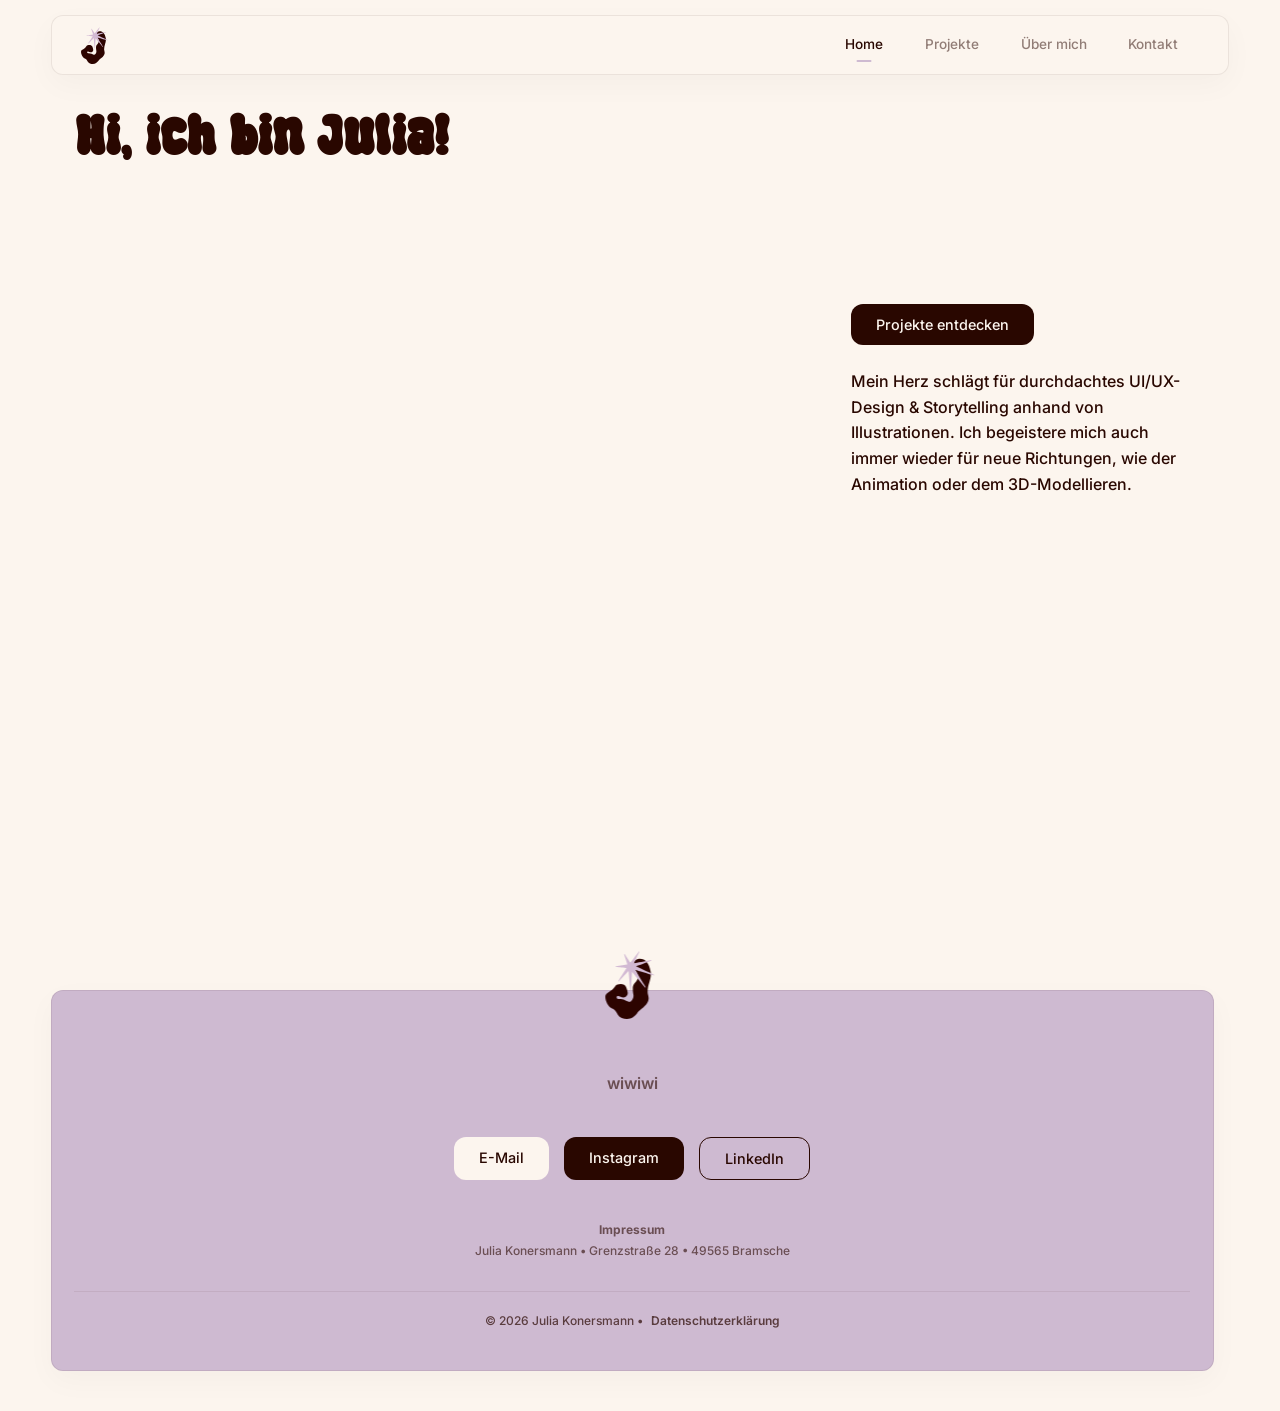
==== index.html @ 95a74a12 "first version portfolio" ====
<!DOCTYPE html>
<html lang="en">

<head>
    <meta charset="UTF-8">
    <meta name="viewport" content="width=device-width, initial-scale=1.0">
    <title>Portfolio von Julia</title>
    <link rel="icon" type="image/svg+xml" href="images/logo.svg">
    <link href="https://cdn.jsdelivr.net/npm/bootstrap@5.3.3/dist/css/bootstrap.min.css" rel="stylesheet">
    <link rel="stylesheet" href="css/styles.css">
</head>

<body>

    <!-- NAVBAR -->
    <nav class="navbar navbar-expand-lg fixed-top">
        <div class="container-fluid">
            <a class="navbar-brand" href="index.html">
                <img src="images/logo.svg" height="50" alt="Logo">
            </a>

            <button class="navbar-toggler" type="button" data-bs-toggle="collapse" data-bs-target="#navmenu">
                <span class="navbar-toggler-icon"></span>
            </button>

            <div class="collapse navbar-collapse" id="navmenu">
                <ul class="navbar-nav ms-auto">
                    <li class="nav-item"><a class="nav-link active" href="index.html">Home</a></li>
                    <li class="nav-item"><a class="nav-link" href="projects.html">Projekte</a></li>
                    <li class="nav-item"><a class="nav-link" href="about.html">Über mich</a></li>
                    <li class="nav-item"><a class="nav-link" href="contact.html">Kontakt</a></li>
                </ul>
            </div>
        </div>
    </nav>

    <!-- HERO SECTION -->
    <section class="hero-vertical-layout">
        <div class="container py-5 mt-4">
            
            <div class="row">
                <div class="col-12">
                    <div class="slide-in-left">
                        <h1 class="display-4 mb-0">Hi, ich bin Julia!</h1>
                    </div>
                </div>
            </div>
    
            <div class="row align-items-end g-5">
                
                <div class="col-lg-8">
                    <div class="video-hero-wrapper-tight">
                        <video autoplay loop muted playsinline class="hero-video-contain">
                            <source src="images/desk.mp4" type="video/mp4">
                        </video>
                    </div>
                </div>
    
                <div class="col-lg-4">
                    <div class="slide-in-right-delayed d-flex flex-column align-items-start">
                        
                        <a href="projects.html" class="stamp-btn stamp-dark mb-4">
                            Projekte entdecken
                        </a>
    
                        <p class="lead"> 
                            Mein Herz schlägt für durchdachtes UI/UX-Design & Storytelling anhand von Illustrationen.
                            Ich begeistere mich auch immer wieder für neue Richtungen, wie der Animation oder dem 3D-Modellieren.
                        </p>
                    </div>
                </div>
    
            </div>
    
        </div>
    </section>

    <footer class="site-footer">
        <div class="container text-center">
            <div class="footer-logo-wrapper">
                <img src="images/logo.svg" class="footer-logo" alt="Logo">
            </div>
            <p class="footer-tagline">wiwiwi</p>

            <div class="footer-stamps justify-content-center">
                <a href="#" class="stamp-btn stamp-beige">E-Mail</a>
                <a href="#" class="stamp-btn stamp-dark">Instagram</a>
                <a href="#" class="stamp-btn stamp-outline">LinkedIn</a>
            </div>

            <div class="footer-mini-impressum">
                <p><strong>Impressum</strong></p>
                <p>Julia Konersmann • Grenzstraße 28 • 49565 Bramsche</p>
            </div>

            <div class="footer-info-bar">
                <div class="footer-copyright w-100">
                    © 2026 Julia Konersmann • <a href="datenschutz.html">Datenschutzerklärung</a>
                </div>
            </div>
        </div>
    </footer>

    
    <script src="https://cdn.jsdelivr.net/npm/bootstrap@5.3.3/dist/js/bootstrap.bundle.min.js"></script>
</body>

</html>
---- css/styles.css ----
/* ==========================================================================
   1. FONTS & UTILITIES
   ========================================================================== */

@font-face {
    font-family: 'Inter';
    src: url("../fonts/Inter/Inter-VariableFont_opsz\,wght.ttf");
    font-display: swap;
}

@font-face {
    font-family: 'Super Fashion';
    src: url("../fonts/SuperFashion.ttf");
    font-display: swap;
}

/* Hilfsklasse für bündige Bilder ohne Verzerrung */
.object-fit-cover {
    object-fit: cover;
}


/* ==========================================================================
   2. BASE & RESET
   ========================================================================== */

html {
    overflow-y: scroll;
    overflow-x: hidden;
    scrollbar-gutter: stable;
}

/* Page Layout: Footer bleibt unten, Grundeinstellungen */
body {
    margin: 0;
    padding: 0;
    padding-top: 30px;
    font-family: 'Inter', sans-serif;
    background-color: #FCF5EE;
    color: #290700;
    font-weight: 500;
    min-height: 100vh;
    display: flex;
    flex-direction: column;
}


/* ==========================================================================
   3. TYPOGRAFIE
   ========================================================================== */

/* Haupt-Überschriften in Super Fashion */
h1,
h2,
.display-3,
.display-4,
.hero-title,
.about-hero h1,
.contact-hero h1,
.projects-header h1 {
    font-family: 'Super Fashion', sans-serif;
    font-weight: 700;
    text-transform: none;
    margin-bottom: 1.5rem;
}

.about-hero h1,
.contact-hero h1,
.projects-header h1 {
    font-size: 3.5rem;
}

.hero-title {
    font-size: 4rem;
}

.hero-subtitle {
    margin-top: 1rem;
}

/* Zwischenüberschriften in Inter */
h3,
h4,
.card-title {
    font-family: 'Inter', sans-serif;
    font-weight: 700;
    margin-top: 1.5rem;
    /* Schön dicker Kontrast */
}

/* Fließtext-Optimierung */
p,
.nav-link {
    font-weight: 500;
    /* Medium statt Regular für den "Bold-Look" */
    line-height: 1.6;
}

/* Lead & Beschreibungen */
.lead,
.section-description {
    font-size: 1rem;
    font-weight: 500;
    line-height: 1.6;
    color: #290700;
    margin-bottom: 1rem;
}

/* Spezielles Styling für den Instagram-Link im Text */
.insta-link {
    color: #290700;
    text-decoration: none;
    font-weight: 700;
    border-bottom: 2px solid #CEBAD1;
    /* Ein dezenter lila Unterstrich */
    transition: all 0.3s ease;
}


/* ==========================================================================
   4. NAVBAR
   ========================================================================== */

/* Schlanke, schwebende Pille (Clean) */
.navbar {
    padding-top: 15px;
    background: none !important;
}

.navbar .container-fluid {
    max-width: 92%;
    background-color: #FCF5EE;
    backdrop-filter: blur(20px);
    -webkit-backdrop-filter: blur(20px);
    border-radius: 12px;
    padding: 0.3rem 1.8rem;
    border: 1px solid rgba(41, 7, 0, 0.08);
    box-shadow: 0 10px 30px rgba(0, 0, 0, 0.03);
}

/* Nav-Links */
.navbar-nav .nav-link {
    font-size: 0.85rem;
    color: #290700 !important;
    opacity: 0.5;
    margin: 0 0.8rem;
    position: relative;
    transition: opacity 0.3s ease;
}

/* Underline Effekt */
.navbar-nav .nav-link::after {
    content: '';
    position: absolute;
    bottom: 2px;
    left: 50%;
    width: 0;
    height: 2px;
    background-color: #CEBAD1;
    transition: all 0.3s ease;
    transform: translateX(-50%);
    border-radius: 10px;
}

.navbar .nav-link:hover::after,
.navbar .nav-link.active::after {
    width: 15px;
}

.navbar .nav-link:hover,
.navbar .nav-link.active {
    opacity: 1;
}

/* Logo Navbar */
.navbar-brand img {
    height: 38px;
    width: auto;
    transition: transform 0.4s cubic-bezier(0.175, 0.885, 0.32, 1.275);
}

.navbar-brand:hover img {
    transform: scale(1.1) rotate(-5deg);
}

/* Mobile Navbar Optimierung */
@media (max-width: 991px) {
    .navbar-toggler {
        border: none;
    }

    .navbar-toggler:focus {
        box-shadow: none;
    }

    .navbar-nav {
        margin-top: 10px;
    }

    .navbar-nav .nav-link {
        text-align: left;
    }

    .navbar-nav .nav-link::after {
        left: 0;
        transform: none;
        /* Hebt das translateX auf */
    }
}


/* ==========================================================================
   5. LAYOUT SECTIONS (Hero & Layouts)
   ========================================================================== */

/* Standard Hero / Full Screen Section */
.hero,
.about-hero,
.contact-hero {
    min-height: 100vh;
    padding-top: 100px;
    display: flex;
    justify-content: center;
    align-items: center;
    margin: 0;
    padding: 0;
}

.hero .container,
.about-hero .container,
.contact-hero .container {
    width: 100%;
    max-width: 1200px;
    padding: 0 20px;
    text-align: center;
}

.hero-animation {
    width: 60%;
    max-width: 60%;
    margin-top: 2rem;
}

/* Hero Video-Text-Side-By-Side */
.hero-vertical-layout {
    min-height: 100vh;
    background-color: #FCF5EE;
    display: flex;
    flex-direction: column;
}

.hero-video-contain {
    width: 100%;
    height: auto;
    max-height: 70vh;
    object-fit: contain;
    border-radius: 20px;
    display: block;
}

.slide-in-right-delayed {
    padding-bottom: 20px;
    /* Richtet den Block optisch an der Videounterkante aus */
}

@media (max-width: 991px) {
    .hero-video-contain {
        max-height: 45vh;
        margin-bottom: 2rem;
    }

    .slide-in-right-delayed {
        padding-bottom: 0;
    }
}


/* ==========================================================================
   6. COMPONENTS (Cards, Badges, Carousel)
   ========================================================================== */

/* --- Project Cards (Standard) --- */
.project-card {
    height: 100%;
    display: flex;
    flex-direction: column;
    background-color: #CEBAD1;
    color: #290700;
    transition: transform 0.3s ease;
    border: none;
    box-shadow: 0 10px 30px rgba(0, 0, 0, 0.05);
    overflow: hidden;
    position: relative;
    border-radius: 12px;
}

.project-card:hover {
    transform: translateY(-10px);
}

.card-image-wrapper {
    position: relative;
    width: 100%;
    padding-top: 0;
    overflow: hidden;
}

.card-image-wrapper img {
    position: absolute;
    top: 0;
    left: 0;
    width: 100%;
    height: 100%;
    object-fit: cover;
    transition: opacity 0.5s ease-in-out;
}

.image-final {
    z-index: 2;
    opacity: 1;
}

.image-sketch {
    z-index: 1;
}

.project-card:hover .image-final {
    opacity: 0;
}

.stretched-link::after {
    position: absolute;
    top: 0;
    right: 0;
    bottom: 0;
    left: 0;
    z-index: 10;
    content: "";
}

/* --- Badges --- */
.tool-badge,
.study-badge {
    font-size: 0.95rem;
    font-weight: 500;
    padding: 0.6em 1.2em;
    margin: 0.3rem;
    display: inline-block;
    border-radius: 12px;
    border: 1px solid rgba(0, 0, 0, 0.05);
    box-shadow: 0 2px 8px rgba(0, 0, 0, 0.04);
    text-decoration: none;
}

.tool-badge {
    background-color: #CEBAD1;
    color: #290700;
}

.study-badge {
    background-color: #290700;
    color: #FCF5EE;
}

/* --- Compact Project Layout --- */
.project-detail-layout {
    background-color: #FCF5EE;
    min-height: 100vh;
}

.video-container-compact {
    max-width: 100%;
    border-radius: 20px;
    overflow: hidden;
    box-shadow: 0 10px 30px rgba(0, 0, 0, 0.05);
}

.process-side-img {
    transition: transform 0.3s ease;
}

.process-side-img img {
    display: block;
}

/* --- Carousel --- */
.carousel-fixed-height {
    height: 550px;
}

.carousel-indicators [data-bs-target] {
    width: 10px;
    height: 10px;
    border-radius: 50%;
    background-color: #fff;
    border: 1px solid rgba(0, 0, 0, 0.2);
    margin: 0 4px;
}

.carousel-control-prev,
.carousel-control-next {
    width: 10%;
    /* Schmalere Klickbereiche */
}

#designCarousel .carousel-inner {
    height: 100%;
    background-image: url("../images/readingBackground.png");
    background-size: cover;
    background-position: center;
    background-repeat: no-repeat;
    background-color: transparent;
}

.carousel-item img {
    height: 100% !important;
    object-fit: cover;
}

#carouselTextDisplay {
    transition: opacity 0.3s ease-in-out;
    min-height: 80px;
}

/* Carousel & Side Images Mobile Optimierung */
@media (max-width: 991.98px)
{
    .col-lg-5 .carousel-fixed-height {
        height: auto !important;;
    }

    .process-side-img {
        height: 350px !important;
        width: 100%;
    }

    #designCarousel {
        height: 350px !important;
        margin-bottom: 10px;
    }

    .process-side-img {
        height: 250px;
    }
}


/* ==========================================================================
   7. BENTO BOX GRID SYSTEM
   ========================================================================== */

.bento-grid {
    display: grid;
    grid-template-columns: repeat(4, 1fr);
    grid-auto-rows: 280px;
    gap: 1.5rem;
    grid-auto-flow: dense;
}

.bento-item .project-card {
    height: 100%;
    display: flex;
    flex-direction: column;
}

/* Slim Text Boxes */
.bento-item .card-body {
    flex: 0 0 75px !important;
    padding: 8px 15px !important;
    display: flex;
    flex-direction: column;
    justify-content: center;
    background-color: #CEBAD1;
    overflow: hidden;
}

.bento-item .card-title {
    font-family: 'Inter', sans-serif;
    font-weight: 700;
    font-size: 0.95rem;
    color: #290700;
    margin: 0 !important;
    line-height: 1.2;
}

.bento-item .card-text {
    font-family: 'Inter', sans-serif;
    font-size: 0.85rem !important;
    font-weight: 500 !important;
    line-height: 1.2 !important;
    color: #290700 !important;
    margin: 0 !important;
    white-space: nowrap;
    overflow: hidden;
    text-overflow: ellipsis;
}

.bento-item .card-image-wrapper {
    padding-top: 0 !important;
    flex-grow: 1;
    position: relative;
    width: 100%;
}

.bento-item .card-image-wrapper img {
    position: absolute;
    top: 0;
    left: 0;
    width: 100%;
    height: 100%;
    object-fit: cover;
}

/* Bento Größen */
.bento-large {
    grid-column: span 2;
    grid-row: span 2;
}

.bento-wide {
    grid-column: span 2;
    grid-row: span 1;
}

.bento-tall {
    grid-column: span 1;
    grid-row: span 2;
}

/* Doodle Boxen */
/* Bento Pattern Boxen (ersetzt die Doodle Boxen) */
.bento-pattern {
    background-color: transparent;
    /* Dein neues, großes Bild */
    background-image: url('../images/doodlesHUGE.png');
    
    /* FIXIERT das Bild am Viewport (das Fenster-Gefühl) */
    background-attachment: fixed;
    
    /* SORGT DAFÜR, dass das Bild den kompletten Hintergrund ausfüllt */
    background-size: cover; 
    
    /* KEINE WIEDERHOLUNG */
    background-repeat: no-repeat;
    
    /* Positionierung */
    background-position: center center;

    border-radius: 12px;
    border: none !important;
}

/* Pixel-Art Schärfe-Einstellungen */ 
.pixel-art-img {
    image-rendering: pixelated;     /* Scharfe Kanten für Chrome, Edge, Safari */
    image-rendering: crisp-edges;    /* Scharfe Kanten für Firefox */
}

/* Bento Responsive (Tablet & Handy) */
@media (max-width: 991px) {
    .bento-grid {
        grid-template-columns: repeat(2, 1fr);
        grid-auto-rows: 250px;
        gap: 1rem;
    }

    .bento-wide {
        grid-column: span 2;
    }
}

@media (max-width: 767px) {
    .bento-grid {
        grid-template-columns: 1fr;
        grid-auto-rows: auto;
        gap: 1.5rem;
    }

    .bento-large,
    .bento-wide,
    .bento-tall {
        grid-column: span 1 !important;
        grid-row: auto !important;
    }

    .bento-item {
        height: 400px;
    }

    .bento-item .project-card {
        height: 100%;
        display: flex;
        flex-direction: column;
    }

    .bento-item .card-image-wrapper {
        flex: 1;
        min-height: 325px;
        position: relative;
    }

    .bento-item .card-body {
        flex: 0 0 75px !important;
    }

    .bento-doodle {
        height: 200px !important;
        min-height: 200px;
    }
}


/* ==========================================================================
   8. FOOTER
   ========================================================================== */

.site-footer {
    width: 92%;
    margin: 60px auto 40px auto;
    background-color: #CEBAD1;
    padding: 80px 0 40px;
    color: #290700;
    border-radius: 12px;
    border: 1px solid rgba(41, 7, 0, 0.08);
    box-shadow: 0 10px 30px rgba(0, 0, 0, 0.03);
    position: relative;
    display: block;
}

/* Footer Logo Wrapper (mit Perspektive für Rendering) */
.footer-logo-wrapper {
    position: absolute;
    top: 0;
    left: 50%;
    transform: translate(-50%, -60%);
    z-index: 10;
}

.footer-logo {
    height: 70px;
    width: auto;
    transition: transform 0.4s cubic-bezier(0.175, 0.885, 0.32, 1.275), filter 0s;
    will-change: transform;
}

.footer-logo:hover {
    transform: scale(1.1) rotate(-5deg);
}

.footer-tagline {
    font-weight: 600;
    opacity: 0.6;
    margin-bottom: 40px;
}

.footer-stamps {
    display: flex;
    justify-content: center;
    gap: 15px;
    /* Duplikat aufgelöst */
    margin-bottom: 40px;
}

.stamp-btn {
    padding: 10px 25px;
    font-weight: 500;
    text-decoration: none;
    font-size: 0.9rem;
    transition: transform 0.3s ease;
    border-radius: 12px;
}

.stamp-btn:hover {
    transform: translateY(-3px);
}

.stamp-beige {
    background-color: #FCF5EE;
    color: #290700;
}

.stamp-dark {
    background-color: #290700;
    color: #FCF5EE;
}

.stamp-outline {
    border: 1.5px solid #290700;
    color: #290700;
}

.footer-mini-impressum {
    font-size: 0.75rem;
    opacity: 0.6;
    margin-bottom: 30px;
    line-height: 1.4;
}

.footer-mini-impressum p {
    margin-bottom: 2px;
}

.footer-address p {
    font-size: 0.9rem;
    margin-bottom: 0;
    font-weight: 500;
}

.footer-address a:hover {
    opacity: 1 !important;
}

.footer-info-bar {
    border-top: 1px solid rgba(41, 7, 0, 0.1);
    padding-top: 20px;
    font-size: 0.75rem;
    opacity: 0.7;
    display: flex;
    justify-content: center;
}

.footer-info-bar a,
.footer-legal a {
    color: #290700;
    text-decoration: none;
    font-weight: 600;
}

.footer-info-bar a {
    margin-left: 5px;
}

.footer-legal a {
    margin-left: 15px;
}

.footer-info-bar a:hover {
    text-decoration: underline;
}

.status-dot {
    width: 8px;
    height: 8px;
    background-color: #28a745;
    border-radius: 50%;
    display: inline-block;
    margin-right: 5px;
    animation: pulse 2s infinite;
}


/* ==========================================================================
   9. ANIMATIONS & KEYFRAMES
   ========================================================================== */

.slide-in-left {
    animation: slideInLeft 1.2s cubic-bezier(0.16, 1, 0.3, 1) 0.2s both;
}

.slide-in-right-delayed {
    animation: slideInRight 1.2s cubic-bezier(0.16, 1, 0.3, 1) 0.8s both;
}

@keyframes slideInLeft {
    0% {
        transform: translateX(-30px);
        opacity: 0;
    }

    100% {
        transform: translateX(0);
        opacity: 1;
    }
}

@keyframes slideInRight {
    0% {
        transform: translateX(30px);
        opacity: 0;
    }

    100% {
        transform: translateX(0);
        opacity: 1;
    }
}

@keyframes pulse {
    0% {
        transform: scale(0.95);
        box-shadow: 0 0 0 0 rgba(40, 167, 69, 0.5);
    }

    70% {
        transform: scale(1);
        box-shadow: 0 0 0 5px rgba(40, 167, 69, 0);
    }

    100% {
        transform: scale(0.95);
        box-shadow: 0 0 0 0 rgba(40, 167, 69, 0);
    }
}
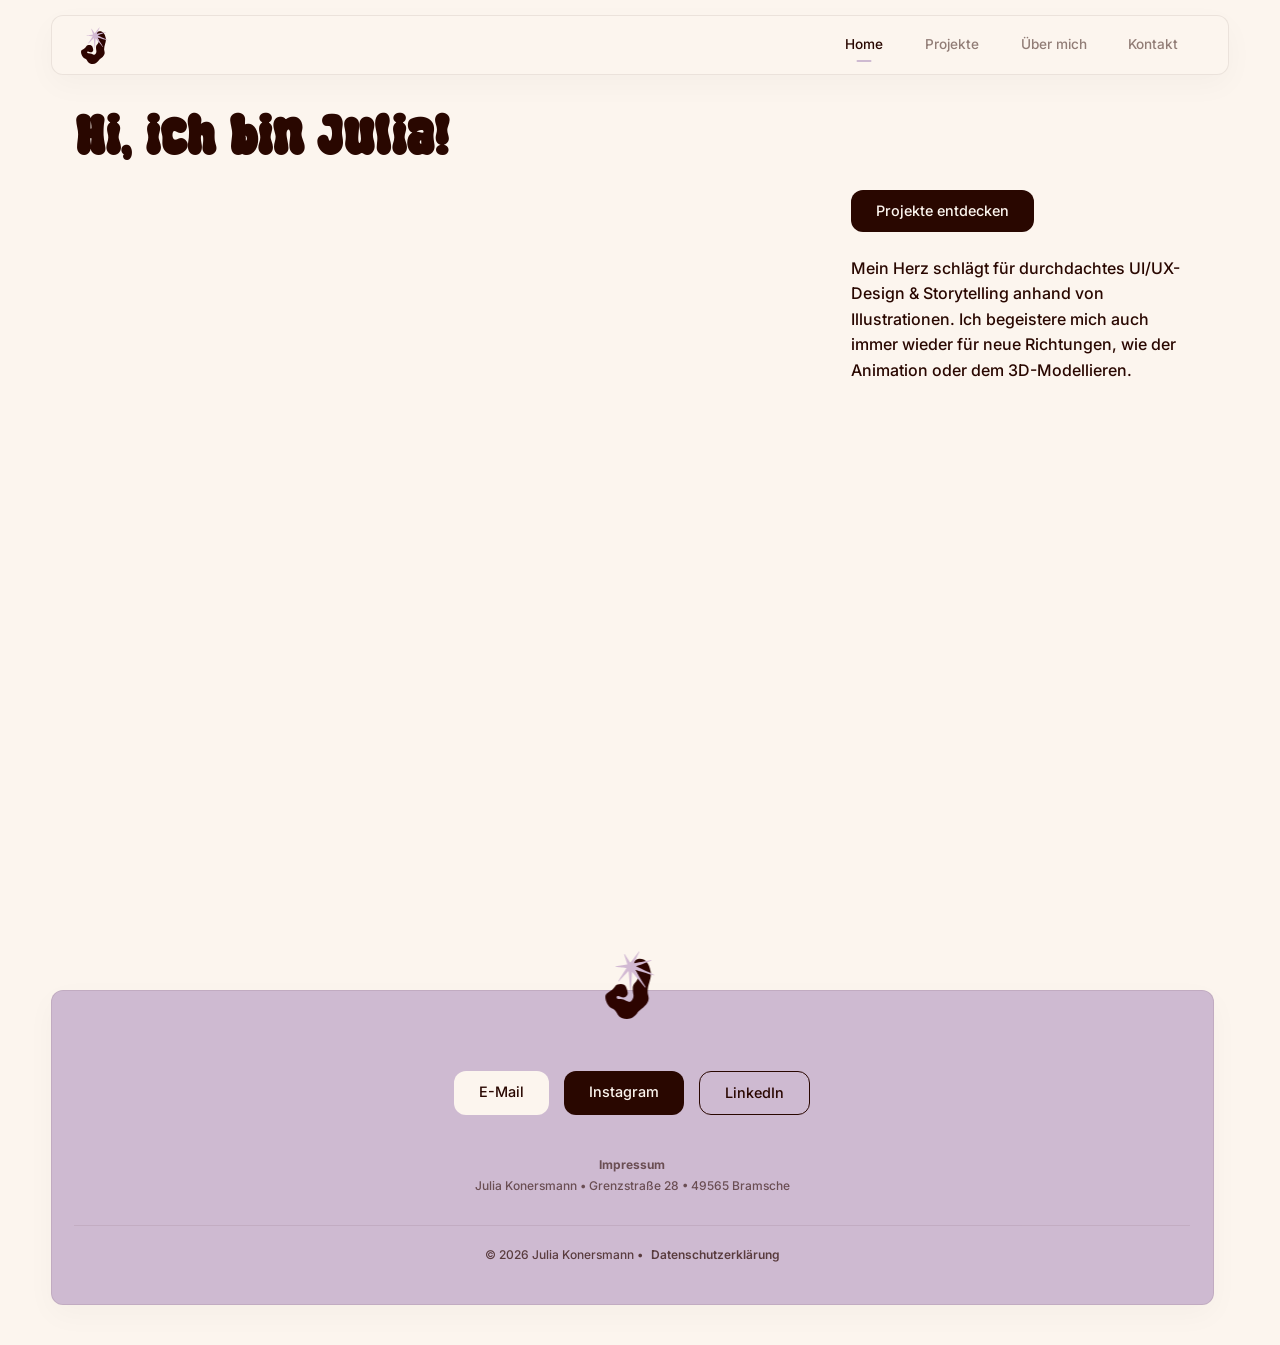
==== commit 981ff6e1: "wiwiwi rausgenommen" ====
--- a/index.html
+++ b/index.html
@@ -37,7 +37,7 @@
     <!-- HERO SECTION -->
     <section class="hero-vertical-layout">
         <div class="container py-5 mt-4">
-            
+
             <div class="row">
                 <div class="col-12">
                     <div class="slide-in-left">
@@ -45,33 +45,34 @@
                     </div>
                 </div>
             </div>
-    
+
             <div class="row align-items-end g-5">
-                
+
                 <div class="col-lg-8">
                     <div class="video-hero-wrapper-tight">
-                        <video autoplay loop muted playsinline class="hero-video-contain">
+                        <video autoplay loop muted playsinline class="hero-video-contain hero-animation">
                             <source src="images/desk.mp4" type="video/mp4">
                         </video>
                     </div>
                 </div>
-    
+
                 <div class="col-lg-4">
                     <div class="slide-in-right-delayed d-flex flex-column align-items-start">
-                        
+
                         <a href="projects.html" class="stamp-btn stamp-dark mb-4">
                             Projekte entdecken
                         </a>
-    
-                        <p class="lead"> 
+
+                        <p class="lead">
                             Mein Herz schlägt für durchdachtes UI/UX-Design & Storytelling anhand von Illustrationen.
-                            Ich begeistere mich auch immer wieder für neue Richtungen, wie der Animation oder dem 3D-Modellieren.
+                            Ich begeistere mich auch immer wieder für neue Richtungen, wie der Animation oder dem
+                            3D-Modellieren.
                         </p>
                     </div>
                 </div>
-    
+
             </div>
-    
+
         </div>
     </section>
 
@@ -80,7 +81,6 @@
             <div class="footer-logo-wrapper">
                 <img src="images/logo.svg" class="footer-logo" alt="Logo">
             </div>
-            <p class="footer-tagline">wiwiwi</p>
 
             <div class="footer-stamps justify-content-center">
                 <a href="#" class="stamp-btn stamp-beige">E-Mail</a>
@@ -95,13 +95,15 @@
 
             <div class="footer-info-bar">
                 <div class="footer-copyright w-100">
-                    © 2026 Julia Konersmann • <a href="datenschutz.html">Datenschutzerklärung</a>
+                    © 2026 Julia Konersmann • <a href="documents/datenschutzerklaerung.pdf" target="_blank"
+                        rel="noopener noreferrer">
+                        Datenschutzerklärung</a>
                 </div>
             </div>
         </div>
     </footer>
 
-    
+
     <script src="https://cdn.jsdelivr.net/npm/bootstrap@5.3.3/dist/js/bootstrap.bundle.min.js"></script>
 </body>
 
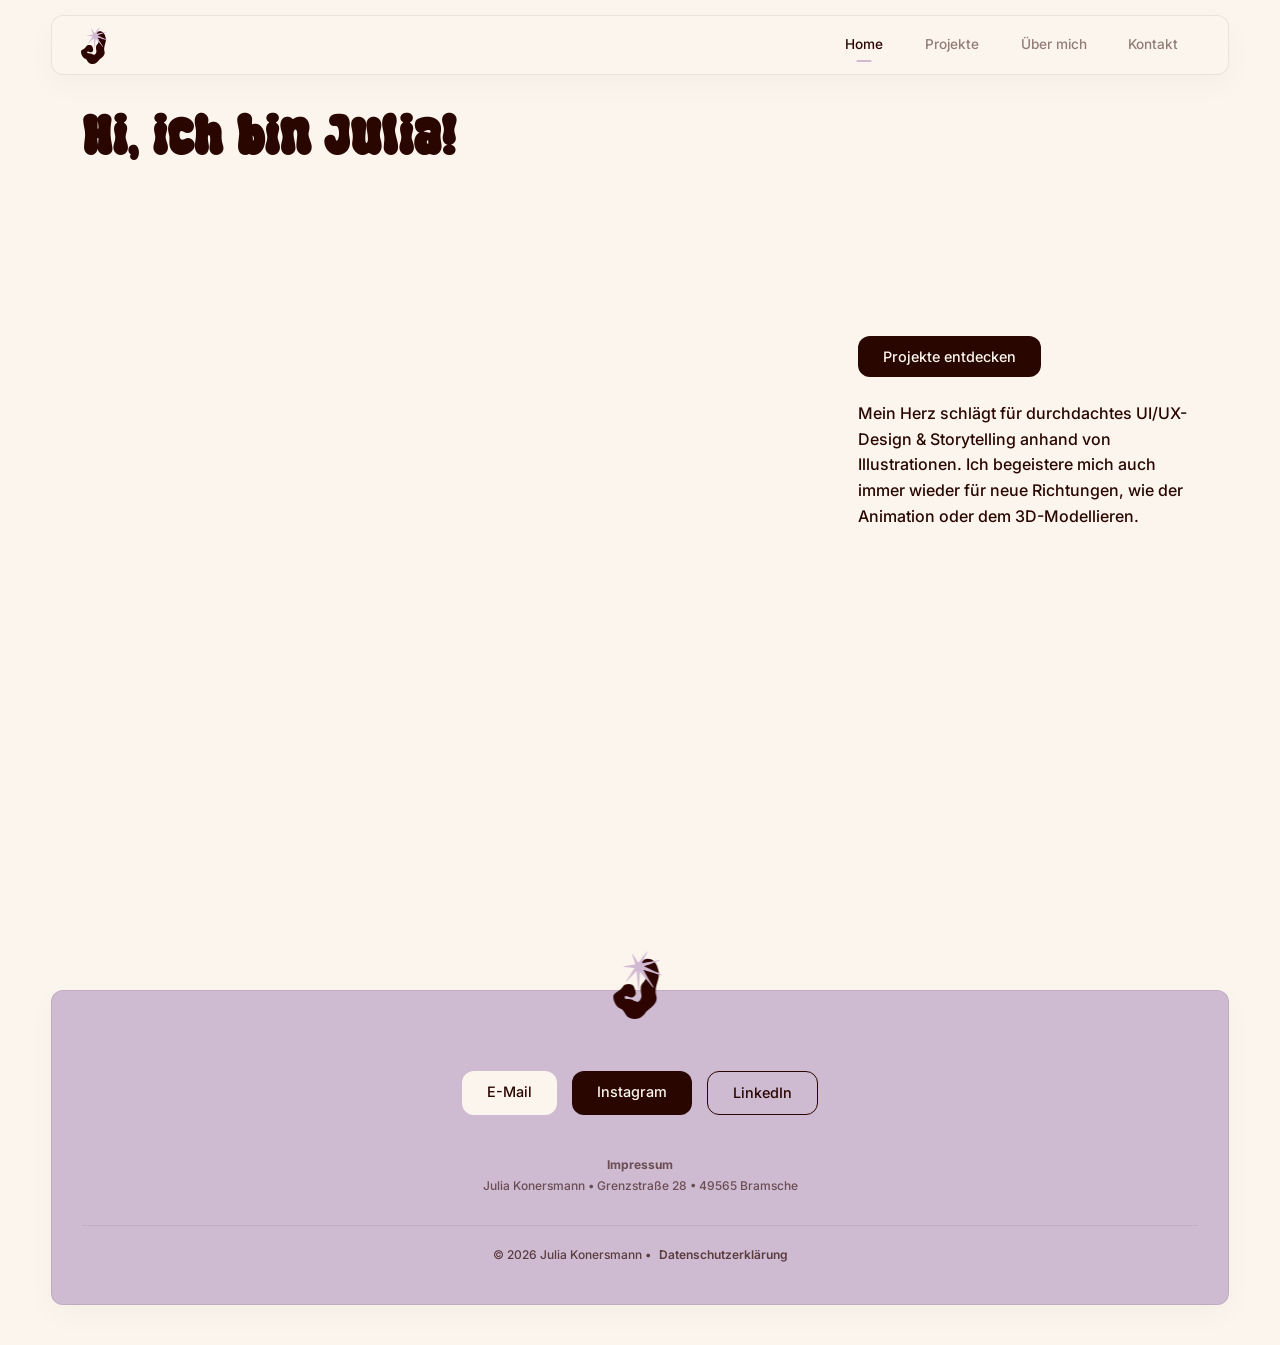
==== commit 0eab3af4: "cleanup code" ====
--- a/index.html
+++ b/index.html
@@ -1,10 +1,12 @@
 <!DOCTYPE html>
-<html lang="en">
+<html lang="de">
 
 <head>
     <meta charset="UTF-8">
     <meta name="viewport" content="width=device-width, initial-scale=1.0">
     <title>Portfolio von Julia</title>
+
+    <!-- Favicon & Stylesheets -->
     <link rel="icon" type="image/svg+xml" href="images/logo.svg">
     <link href="https://cdn.jsdelivr.net/npm/bootstrap@5.3.3/dist/css/bootstrap.min.css" rel="stylesheet">
     <link rel="stylesheet" href="css/styles.css">
@@ -12,17 +14,19 @@
 
 <body>
 
-    <!-- NAVBAR -->
     <nav class="navbar navbar-expand-lg fixed-top">
         <div class="container-fluid">
+            <!-- Logo -->
             <a class="navbar-brand" href="index.html">
-                <img src="images/logo.svg" height="50" alt="Logo">
+                <img src="images/logo.svg" alt="Logo">
             </a>
 
+            <!-- Mobil-Menü Button -->
             <button class="navbar-toggler" type="button" data-bs-toggle="collapse" data-bs-target="#navmenu">
                 <span class="navbar-toggler-icon"></span>
             </button>
 
+            <!-- Navigations-Links -->
             <div class="collapse navbar-collapse" id="navmenu">
                 <ul class="navbar-nav ms-auto">
                     <li class="nav-item"><a class="nav-link active" href="index.html">Home</a></li>
@@ -34,10 +38,11 @@
         </div>
     </nav>
 
-    <!-- HERO SECTION -->
+
     <section class="hero-vertical-layout">
         <div class="container py-5 mt-4">
 
+            <!-- Hauptüberschrift (Slide-In links) -->
             <div class="row">
                 <div class="col-12">
                     <div class="slide-in-left">
@@ -46,8 +51,10 @@
                 </div>
             </div>
 
+            <!-- Hauptinhalt (Video & Text) -->
             <div class="row align-items-end g-5">
 
+                <!-- Linke Spalte: MP4-Animation -->
                 <div class="col-lg-8">
                     <div class="video-hero-wrapper-tight">
                         <video autoplay loop muted playsinline class="hero-video-contain hero-animation">
@@ -56,6 +63,7 @@
                     </div>
                 </div>
 
+                <!-- Rechte Spalte: CTA & Beschreibung (Slide-In rechts verzögert) -->
                 <div class="col-lg-4">
                     <div class="slide-in-right-delayed d-flex flex-column align-items-start">
 
@@ -68,6 +76,7 @@
                             Ich begeistere mich auch immer wieder für neue Richtungen, wie der Animation oder dem
                             3D-Modellieren.
                         </p>
+
                     </div>
                 </div>
 
@@ -76,34 +85,42 @@
         </div>
     </section>
 
+
     <footer class="site-footer">
         <div class="container text-center">
+
+            <!-- Schwebendes Footer-Logo -->
             <div class="footer-logo-wrapper">
                 <img src="images/logo.svg" class="footer-logo" alt="Logo">
             </div>
 
+            <!-- Social-Media "Stempel" Knöpfe -->
             <div class="footer-stamps justify-content-center">
                 <a href="#" class="stamp-btn stamp-beige">E-Mail</a>
                 <a href="#" class="stamp-btn stamp-dark">Instagram</a>
                 <a href="#" class="stamp-btn stamp-outline">LinkedIn</a>
             </div>
 
+            <!-- Rechtliches & Adresse -->
             <div class="footer-mini-impressum">
                 <p><strong>Impressum</strong></p>
                 <p>Julia Konersmann • Grenzstraße 28 • 49565 Bramsche</p>
             </div>
 
+            <!-- Copyright & Datenschutz -->
             <div class="footer-info-bar">
                 <div class="footer-copyright w-100">
-                    © 2026 Julia Konersmann • <a href="documents/datenschutzerklaerung.pdf" target="_blank"
-                        rel="noopener noreferrer">
-                        Datenschutzerklärung</a>
+                    © 2026 Julia Konersmann •
+                    <a href="documents/datenschutzerklaerung.pdf" target="_blank" rel="noopener noreferrer">
+                        Datenschutzerklärung
+                    </a>
                 </div>
             </div>
+
         </div>
     </footer>
 
-
+    <!-- Bootstrap Scripts -->
     <script src="https://cdn.jsdelivr.net/npm/bootstrap@5.3.3/dist/js/bootstrap.bundle.min.js"></script>
 </body>
 
--- a/css/styles.css
+++ b/css/styles.css
@@ -1,5 +1,9 @@
 /* ==========================================================================
-   1. FONTS & UTILITIES
+   PORTFOLIO JULIA - HAUPT-STYLESHEET
+   ========================================================================== */
+
+/* ==========================================================================
+   1. SCHRIFTEN & UTILITIES
    ========================================================================== */
 
 @font-face {
@@ -14,23 +18,21 @@
     font-display: swap;
 }
 
-/* Hilfsklasse für bündige Bilder ohne Verzerrung */
 .object-fit-cover {
     object-fit: cover;
 }
 
 
 /* ==========================================================================
-   2. BASE & RESET
+   2. BASIS-EINSTELLUNGEN & RESET
    ========================================================================== */
 
 html {
     overflow-y: scroll;
     overflow-x: hidden;
-    scrollbar-gutter: stable;
-}
-
-/* Page Layout: Footer bleibt unten, Grundeinstellungen */
+    width: 100%;
+}
+
 body {
     margin: 0;
     padding: 0;
@@ -42,6 +44,8 @@
     min-height: 100vh;
     display: flex;
     flex-direction: column;
+    overflow-x: hidden; /* Schutz vor seitlichem Scrollen auf Handys */
+    width: 100%;
 }
 
 
@@ -49,24 +53,16 @@
    3. TYPOGRAFIE
    ========================================================================== */
 
-/* Haupt-Überschriften in Super Fashion */
-h1,
-h2,
-.display-3,
-.display-4,
-.hero-title,
-.about-hero h1,
-.contact-hero h1,
-.projects-header h1 {
+/* Überschriften im Display- & Hero-Bereich */
+h1, h2, .display-3, .display-4, .hero-title,
+.about-hero h1, .contact-hero h1, .projects-header h1 {
     font-family: 'Super Fashion', sans-serif;
     font-weight: 700;
     text-transform: none;
     margin-bottom: 1.5rem;
 }
 
-.about-hero h1,
-.contact-hero h1,
-.projects-header h1 {
+.about-hero h1, .contact-hero h1, .projects-header h1 {
     font-size: 3.5rem;
 }
 
@@ -78,27 +74,20 @@
     margin-top: 1rem;
 }
 
-/* Zwischenüberschriften in Inter */
-h3,
-h4,
-.card-title {
+/* Zwischenüberschriften */
+h3, h4, .card-title {
     font-family: 'Inter', sans-serif;
     font-weight: 700;
     margin-top: 1.5rem;
-    /* Schön dicker Kontrast */
-}
-
-/* Fließtext-Optimierung */
-p,
-.nav-link {
+}
+
+/* Fließtexte & Beschreibungen */
+p, .nav-link {
     font-weight: 500;
-    /* Medium statt Regular für den "Bold-Look" */
     line-height: 1.6;
 }
 
-/* Lead & Beschreibungen */
-.lead,
-.section-description {
+.lead, .section-description {
     font-size: 1rem;
     font-weight: 500;
     line-height: 1.6;
@@ -106,22 +95,19 @@
     margin-bottom: 1rem;
 }
 
-/* Spezielles Styling für den Instagram-Link im Text */
 .insta-link {
     color: #290700;
     text-decoration: none;
     font-weight: 700;
     border-bottom: 2px solid #CEBAD1;
-    /* Ein dezenter lila Unterstrich */
     transition: all 0.3s ease;
 }
 
 
 /* ==========================================================================
-   4. NAVBAR
-   ========================================================================== */
-
-/* Schlanke, schwebende Pille (Clean) */
+   4. NAVIGATION (NAVBAR)
+   ========================================================================== */
+
 .navbar {
     padding-top: 15px;
     background: none !important;
@@ -138,7 +124,6 @@
     box-shadow: 0 10px 30px rgba(0, 0, 0, 0.03);
 }
 
-/* Nav-Links */
 .navbar-nav .nav-link {
     font-size: 0.85rem;
     color: #290700 !important;
@@ -148,7 +133,7 @@
     transition: opacity 0.3s ease;
 }
 
-/* Underline Effekt */
+/* Hover-Underline-Effekt */
 .navbar-nav .nav-link::after {
     content: '';
     position: absolute;
@@ -172,7 +157,6 @@
     opacity: 1;
 }
 
-/* Logo Navbar */
 .navbar-brand img {
     height: 38px;
     width: auto;
@@ -183,40 +167,12 @@
     transform: scale(1.1) rotate(-5deg);
 }
 
-/* Mobile Navbar Optimierung */
-@media (max-width: 991px) {
-    .navbar-toggler {
-        border: none;
-    }
-
-    .navbar-toggler:focus {
-        box-shadow: none;
-    }
-
-    .navbar-nav {
-        margin-top: 10px;
-    }
-
-    .navbar-nav .nav-link {
-        text-align: left;
-    }
-
-    .navbar-nav .nav-link::after {
-        left: 0;
-        transform: none;
-        /* Hebt das translateX auf */
-    }
-}
-
-
-/* ==========================================================================
-   5. LAYOUT SECTIONS (Hero & Layouts)
-   ========================================================================== */
-
-/* Standard Hero / Full Screen Section */
-.hero,
-.about-hero,
-.contact-hero {
+
+/* ==========================================================================
+   5. LAYOUT-BEREICHE (HERO & SECTIONS)
+   ========================================================================== */
+
+.hero, .about-hero, .contact-hero {
     min-height: 100vh;
     padding-top: 100px;
     display: flex;
@@ -226,22 +182,13 @@
     padding: 0;
 }
 
-.hero .container,
-.about-hero .container,
-.contact-hero .container {
+.hero .container, .about-hero .container, .contact-hero .container {
     width: 100%;
     max-width: 1200px;
     padding: 0 20px;
     text-align: center;
 }
 
-.hero-animation {
-    width: 60%;
-    max-width: 60%;
-    margin-top: 2rem;
-}
-
-/* Hero Video-Text-Side-By-Side */
 .hero-vertical-layout {
     min-height: 100vh;
     background-color: #FCF5EE;
@@ -256,30 +203,26 @@
     object-fit: contain;
     border-radius: 20px;
     display: block;
+    background-color: #FCF5EE;
+}
+
+.hero-animation {
+    width: 100%;
+    height: auto;
+    margin: 2rem auto 0 auto;
+    background-color: #FCF5EE;
 }
 
 .slide-in-right-delayed {
     padding-bottom: 20px;
-    /* Richtet den Block optisch an der Videounterkante aus */
-}
-
-@media (max-width: 991px) {
-    .hero-video-contain {
-        max-height: 45vh;
-        margin-bottom: 2rem;
-    }
-
-    .slide-in-right-delayed {
-        padding-bottom: 0;
-    }
-}
-
-
-/* ==========================================================================
-   6. COMPONENTS (Cards, Badges, Carousel)
-   ========================================================================== */
-
-/* --- Project Cards (Standard) --- */
+}
+
+
+/* ==========================================================================
+   6. KOMPONENTEN (CARDS, BADGES, CAROUSEL)
+   ========================================================================== */
+
+/* Projekt-Karten */
 .project-card {
     height: 100%;
     display: flex;
@@ -315,32 +258,20 @@
     transition: opacity 0.5s ease-in-out;
 }
 
-.image-final {
-    z-index: 2;
-    opacity: 1;
-}
-
-.image-sketch {
-    z-index: 1;
-}
-
-.project-card:hover .image-final {
-    opacity: 0;
-}
+.image-final { z-index: 2; opacity: 1; }
+.image-sketch { z-index: 1; }
+
+.project-card:hover .image-final { opacity: 0; }
 
 .stretched-link::after {
     position: absolute;
-    top: 0;
-    right: 0;
-    bottom: 0;
-    left: 0;
+    top: 0; right: 0; bottom: 0; left: 0;
     z-index: 10;
     content: "";
 }
 
-/* --- Badges --- */
-.tool-badge,
-.study-badge {
+/* Badges / Stempel */
+.tool-badge, .study-badge {
     font-size: 0.95rem;
     font-weight: 500;
     padding: 0.6em 1.2em;
@@ -352,17 +283,10 @@
     text-decoration: none;
 }
 
-.tool-badge {
-    background-color: #CEBAD1;
-    color: #290700;
-}
-
-.study-badge {
-    background-color: #290700;
-    color: #FCF5EE;
-}
-
-/* --- Compact Project Layout --- */
+.tool-badge { background-color: #CEBAD1; color: #290700; }
+.study-badge { background-color: #290700; color: #FCF5EE; }
+
+/* Kompaktes Projekt-Layout & Bildergalerien */
 .project-detail-layout {
     background-color: #FCF5EE;
     min-height: 100vh;
@@ -383,7 +307,7 @@
     display: block;
 }
 
-/* --- Carousel --- */
+/* Karussell (Slider) */
 .carousel-fixed-height {
     height: 550px;
 }
@@ -397,10 +321,8 @@
     margin: 0 4px;
 }
 
-.carousel-control-prev,
-.carousel-control-next {
+.carousel-control-prev, .carousel-control-next {
     width: 10%;
-    /* Schmalere Klickbereiche */
 }
 
 #designCarousel .carousel-inner {
@@ -422,28 +344,6 @@
     min-height: 80px;
 }
 
-/* Carousel & Side Images Mobile Optimierung */
-@media (max-width: 991.98px)
-{
-    .col-lg-5 .carousel-fixed-height {
-        height: auto !important;;
-    }
-
-    .process-side-img {
-        height: 350px !important;
-        width: 100%;
-    }
-
-    #designCarousel {
-        height: 350px !important;
-        margin-bottom: 10px;
-    }
-
-    .process-side-img {
-        height: 250px;
-    }
-}
-
 
 /* ==========================================================================
    7. BENTO BOX GRID SYSTEM
@@ -463,7 +363,6 @@
     flex-direction: column;
 }
 
-/* Slim Text Boxes */
 .bento-item .card-body {
     flex: 0 0 75px !important;
     padding: 8px 15px !important;
@@ -504,109 +403,33 @@
 
 .bento-item .card-image-wrapper img {
     position: absolute;
-    top: 0;
-    left: 0;
-    width: 100%;
-    height: 100%;
+    top: 0; left: 0; width: 100%; height: 100%;
     object-fit: cover;
 }
 
-/* Bento Größen */
-.bento-large {
-    grid-column: span 2;
-    grid-row: span 2;
-}
-
-.bento-wide {
-    grid-column: span 2;
-    grid-row: span 1;
-}
-
-.bento-tall {
-    grid-column: span 1;
-    grid-row: span 2;
-}
-
-/* Doodle Boxen */
-/* Bento Pattern Boxen (ersetzt die Doodle Boxen) */
+/* Bento-Kartengrößen */
+.bento-large { grid-column: span 2; grid-row: span 2; }
+.bento-wide  { grid-column: span 2; grid-row: span 1; }
+.bento-tall  { grid-column: span 1; grid-row: span 2; }
+
+/* Bento Pattern / Doodles */
 .bento-pattern {
     background-color: transparent;
-    /* Dein neues, großes Bild */
-    background-image: url('../images/doodlesHUGE.png');
-    
-    /* FIXIERT das Bild am Viewport (das Fenster-Gefühl) */
-    background-attachment: fixed;
-    
-    /* SORGT DAFÜR, dass das Bild den kompletten Hintergrund ausfüllt */
-    background-size: cover; 
-    
-    /* KEINE WIEDERHOLUNG */
+    background-image: url('../images/doodlesLines.png');
+    background-attachment: scroll;
+    background-size: 800px auto;
     background-repeat: no-repeat;
-    
-    /* Positionierung */
-    background-position: center center;
-
     border-radius: 12px;
     border: none !important;
 }
 
-/* Pixel-Art Schärfe-Einstellungen */ 
+.box-top    { background-position: top center; }
+.box-middle { background-position: center center; }
+.box-bottom { background-position: bottom center; }
+
 .pixel-art-img {
-    image-rendering: pixelated;     /* Scharfe Kanten für Chrome, Edge, Safari */
-    image-rendering: crisp-edges;    /* Scharfe Kanten für Firefox */
-}
-
-/* Bento Responsive (Tablet & Handy) */
-@media (max-width: 991px) {
-    .bento-grid {
-        grid-template-columns: repeat(2, 1fr);
-        grid-auto-rows: 250px;
-        gap: 1rem;
-    }
-
-    .bento-wide {
-        grid-column: span 2;
-    }
-}
-
-@media (max-width: 767px) {
-    .bento-grid {
-        grid-template-columns: 1fr;
-        grid-auto-rows: auto;
-        gap: 1.5rem;
-    }
-
-    .bento-large,
-    .bento-wide,
-    .bento-tall {
-        grid-column: span 1 !important;
-        grid-row: auto !important;
-    }
-
-    .bento-item {
-        height: 400px;
-    }
-
-    .bento-item .project-card {
-        height: 100%;
-        display: flex;
-        flex-direction: column;
-    }
-
-    .bento-item .card-image-wrapper {
-        flex: 1;
-        min-height: 325px;
-        position: relative;
-    }
-
-    .bento-item .card-body {
-        flex: 0 0 75px !important;
-    }
-
-    .bento-doodle {
-        height: 200px !important;
-        min-height: 200px;
-    }
+    image-rendering: pixelated;
+    image-rendering: crisp-edges;
 }
 
 
@@ -627,11 +450,9 @@
     display: block;
 }
 
-/* Footer Logo Wrapper (mit Perspektive für Rendering) */
 .footer-logo-wrapper {
     position: absolute;
-    top: 0;
-    left: 50%;
+    top: 0; left: 50%;
     transform: translate(-50%, -60%);
     z-index: 10;
 }
@@ -639,7 +460,7 @@
 .footer-logo {
     height: 70px;
     width: auto;
-    transition: transform 0.4s cubic-bezier(0.175, 0.885, 0.32, 1.275), filter 0s;
+    transition: transform 0.4s cubic-bezier(0.175, 0.885, 0.32, 1.275);
     will-change: transform;
 }
 
@@ -657,7 +478,6 @@
     display: flex;
     justify-content: center;
     gap: 15px;
-    /* Duplikat aufgelöst */
     margin-bottom: 40px;
 }
 
@@ -670,24 +490,10 @@
     border-radius: 12px;
 }
 
-.stamp-btn:hover {
-    transform: translateY(-3px);
-}
-
-.stamp-beige {
-    background-color: #FCF5EE;
-    color: #290700;
-}
-
-.stamp-dark {
-    background-color: #290700;
-    color: #FCF5EE;
-}
-
-.stamp-outline {
-    border: 1.5px solid #290700;
-    color: #290700;
-}
+.stamp-btn:hover { transform: translateY(-3px); }
+.stamp-beige { background-color: #FCF5EE; color: #290700; }
+.stamp-dark { background-color: #290700; color: #FCF5EE; }
+.stamp-outline { border: 1.5px solid #290700; color: #290700; }
 
 .footer-mini-impressum {
     font-size: 0.75rem;
@@ -696,19 +502,7 @@
     line-height: 1.4;
 }
 
-.footer-mini-impressum p {
-    margin-bottom: 2px;
-}
-
-.footer-address p {
-    font-size: 0.9rem;
-    margin-bottom: 0;
-    font-weight: 500;
-}
-
-.footer-address a:hover {
-    opacity: 1 !important;
-}
+.footer-mini-impressum p { margin-bottom: 2px; }
 
 .footer-info-bar {
     border-top: 1px solid rgba(41, 7, 0, 0.1);
@@ -719,28 +513,29 @@
     justify-content: center;
 }
 
-.footer-info-bar a,
-.footer-legal a {
-    color: #290700;
-    text-decoration: none;
-    font-weight: 600;
-}
-
-.footer-info-bar a {
-    margin-left: 5px;
-}
-
-.footer-legal a {
-    margin-left: 15px;
-}
-
-.footer-info-bar a:hover {
-    text-decoration: underline;
+.footer-info-bar a { color: #290700; text-decoration: none; font-weight: 600; margin-left: 5px; }
+.footer-info-bar a:hover { text-decoration: underline; }
+
+
+/* ==========================================================================
+   9. ANIMATIONEN & KEYFRAMES
+   ========================================================================== */
+
+.slide-in-left { animation: slideInLeft 1.2s cubic-bezier(0.16, 1, 0.3, 1) 0.2s both; }
+.slide-in-right-delayed { animation: slideInRight 1.2s cubic-bezier(0.16, 1, 0.3, 1) 0.8s both; }
+
+@keyframes slideInLeft {
+    0% { transform: translateX(-30px); opacity: 0; }
+    100% { transform: translateX(0); opacity: 1; }
+}
+
+@keyframes slideInRight {
+    0% { transform: translateX(30px); opacity: 0; }
+    100% { transform: translateX(0); opacity: 1; }
 }
 
 .status-dot {
-    width: 8px;
-    height: 8px;
+    width: 8px; height: 8px;
     background-color: #28a745;
     border-radius: 50%;
     display: inline-block;
@@ -748,56 +543,64 @@
     animation: pulse 2s infinite;
 }
 
-
-/* ==========================================================================
-   9. ANIMATIONS & KEYFRAMES
-   ========================================================================== */
-
-.slide-in-left {
-    animation: slideInLeft 1.2s cubic-bezier(0.16, 1, 0.3, 1) 0.2s both;
-}
-
-.slide-in-right-delayed {
-    animation: slideInRight 1.2s cubic-bezier(0.16, 1, 0.3, 1) 0.8s both;
-}
-
-@keyframes slideInLeft {
-    0% {
-        transform: translateX(-30px);
-        opacity: 0;
-    }
-
-    100% {
-        transform: translateX(0);
-        opacity: 1;
-    }
-}
-
-@keyframes slideInRight {
-    0% {
-        transform: translateX(30px);
-        opacity: 0;
-    }
-
-    100% {
-        transform: translateX(0);
-        opacity: 1;
-    }
-}
-
 @keyframes pulse {
-    0% {
-        transform: scale(0.95);
-        box-shadow: 0 0 0 0 rgba(40, 167, 69, 0.5);
-    }
-
-    70% {
-        transform: scale(1);
-        box-shadow: 0 0 0 5px rgba(40, 167, 69, 0);
-    }
-
-    100% {
-        transform: scale(0.95);
-        box-shadow: 0 0 0 0 rgba(40, 167, 69, 0);
-    }
+    0% { transform: scale(0.95); box-shadow: 0 0 0 0 rgba(40, 167, 69, 0.5); }
+    70% { transform: scale(1); box-shadow: 0 0 0 5px rgba(40, 167, 69, 0); }
+    100% { transform: scale(0.95); box-shadow: 0 0 0 0 rgba(40, 167, 69, 0); }
+}
+
+
+/* ==========================================================================
+   10. RESPONSIVE DESIGN (MEDIA QUERIES)
+   ========================================================================== */
+
+/* --- TABLETS & KLEINE BILDSCHIRME (max-width: 991px) --- */
+@media (max-width: 991px) {
+    /* Navbar auf Mobilgeräten */
+    .navbar-toggler { border: none; }
+    .navbar-toggler:focus { box-shadow: none; }
+    .navbar-nav { margin-top: 10px; }
+    .navbar-nav .nav-link { text-align: left; }
+    .navbar-nav .nav-link::after { left: 0; transform: none; }
+
+    /* Hero-Layouts */
+    .hero-video-contain { max-height: 45vh; margin-bottom: 2rem; }
+    .slide-in-right-delayed { padding-bottom: 0; }
+
+    /* Karussell & Detailbilder */
+    .col-lg-5 .carousel-fixed-height { height: auto !important; }
+    .process-side-img { height: 250px !important; width: 100%; }
+    #designCarousel { height: 350px !important; margin-bottom: 10px; }
+
+    /* Bento-Grid (Wechsel auf 2 Spalten) */
+    .bento-grid { grid-template-columns: repeat(2, 1fr); grid-auto-rows: 250px; gap: 1rem; }
+    .bento-wide { grid-column: span 2; }
+}
+
+/* --- SMARTPHONES (max-width: 767px) --- */
+@media (max-width: 767px) {
+    /* Absicherung gegen horizontales Ausbrechen durch Bootstrap-Rows */
+    .row { margin-left: 0 !important; margin-right: 0 !important; }
+    .container, .container-fluid { max-width: 100vw !important; padding-left: 15px !important; padding-right: 15px !important; }
+
+    /* Hero-Video auf Handys */
+    .hero-vertical-layout .container { overflow: hidden; }
+    .hero-video-contain { max-height: 40vh; margin-bottom: 1rem; }
+    .video-hero-wrapper-tight { width: 100%; }
+
+    /* Bento-Grid (Wechsel auf 1 Spalte) */
+    .bento-grid { grid-template-columns: 1fr; grid-auto-rows: auto; gap: 1.5rem; width: 100%; }
+    .bento-large, .bento-wide, .bento-tall { grid-column: span 1 !important; grid-row: auto !important; }
+    .bento-item { height: auto !important; min-height: auto !important; }
+    .bento-item .project-card { height: auto; }
+    
+    /* Karten-Bilder & Texte flexibel machen */
+    .bento-item .card-image-wrapper { padding-top: 0 !important; height: 250px !important; position: relative; width: 100%; }
+    .bento-item .card-body { flex: none !important; height: auto !important; padding: 15px 15px 20px 15px !important; }
+    .bento-item .card-text { white-space: normal; overflow: visible; }
+    .bento-pattern { height: 150px !important; background-size: cover; }
+    .bento-doodle { height: 200px !important; min-height: 200px; }
+
+    /* Textumbruch-Schutz für lange Wörter */
+    p, h1, h2, h3, h4, h5, a, span { word-break: break-word; hyphens: auto; }
 }
